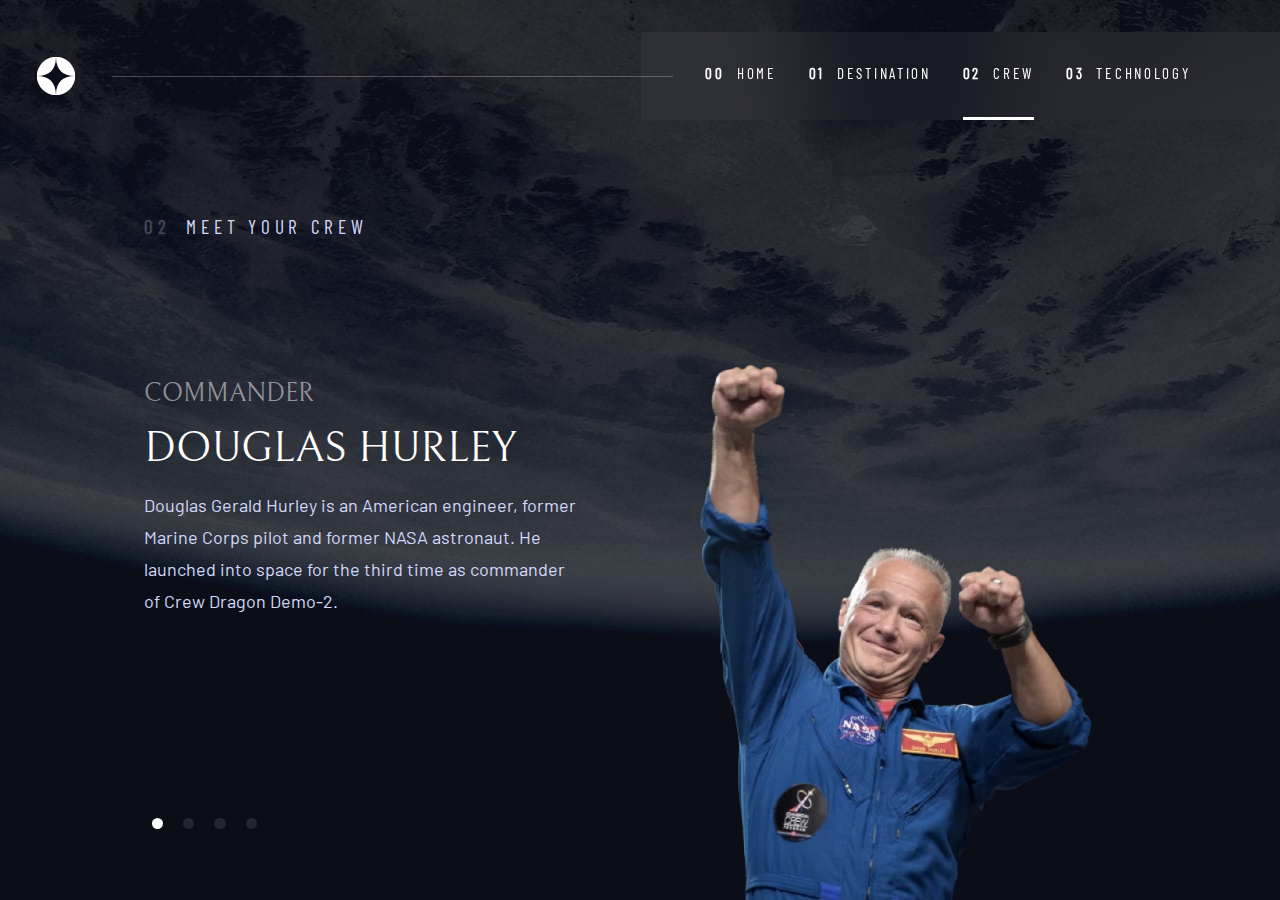
==== Crew/crew.html @ 2fd88e59 "fix: Preload images for better animations" ====
<!DOCTYPE html>
<html lang="en">
<head>
    <meta charset="UTF-8">
    <meta name="viewport" content="width=device-width, initial-scale=1.0">
    <meta name="darkreader-lock" property="darkreader-lock">
    <link rel="icon" type="image/png" sizes="32x32" href="../favicon-32x32.png">
    <link rel="stylesheet" href="../style.css">
  
</head>
<body class="crew-body">
    <header>
        <img src="../Resources/logo.svg" alt="Navbar Logo" width="48" height="48">
        <button type="button" class="mobile-nav-toggle" aria-controls="navbar" aria-expanded="false" onclick="toggleNav()"><span class="sr-only">Menu</span></button>
        <nav>
          <ul class="navbar NavText" id="navbar" data-visible="false">
            <li aria-selected="false" class="">
              <a class="" href="../index.html"><span aria-hidden="true">00</span>Home</a>
            </li>
            <li aria-selected="false" class="">
              <a class="" href="../Destination/destination.html"><span aria-hidden="true">01</span>Destination</a>
            </li>
            <li aria-selected="true" class="active">
              <a class="" href="crew.html"><span aria-hidden="true">02</span>Crew</a>
            </li>
            <li aria-selected="false" class="">
              <a class="" href="../Technology/technology.html"><span aria-hidden="true">03</span>Technology</a>
            </li>
          </ul>
        </nav>
      </header>
      <main class="grid-standard flow">

        <h1 class="crew-heading Heading5 cap"><span aria-hidden="true">02</span>Meet your crew</h1>
        
        <div class="crew-image">
          <img id="crew-image" srcset="images/image-douglas-hurley.webp" src="images/image-douglas-hurley.png" alt="Douglas Hurley Smiling with fist pumped in the air">
        </div>

        <div class="crew-info" id="crew-info">
          <h2 id="crew-title" class="Heading4">Commander</h2>
          <h3 id="crew-name" class="Heading3">Douglas Hurley</h3>
          <p id="crew-bio" class="BodyText">
            Douglas Gerald Hurley is an American engineer, former Marine Corps pilot
            and former NASA astronaut. He launched into space for the third time as
            commander of Crew Dragon Demo-2.
          </p>

        </div>
        <div class="crew-nav-dots" aria-controls="crew-info">
          <button id="1" type="button" aria-selected="true" onclick="changeCrewMember();"></button>
          <button id="2" type="button" aria-selected="false" onclick="changeCrewMember();"></button>
          <button id="3" type="button" aria-selected="false" onclick="changeCrewMember();"></button>
          <button id="4" type="button" aria-selected="false" onclick="changeCrewMember();"></button>
        </div>
        <div class="sr-only"></div>
      </main>
    <script src="../navbar.js"></script>
    <script src="CrewChange.js"></script>
</body>
</html>
---- style.css ----
/****** Variables and Resets ******/
:root {
    /** Colors **/
    --blackish-blue: 230 35% 7%;
    --light-blue: 231 77% 90%;
    --white: 0 0% 100%;
}

*,
*::before,
*::after {
    box-sizing: border-box;
    margin: 0;
    padding: 0;
}

body {
    min-height: 100svh;
    display: grid;
    grid-template-rows: min-content 1fr;
    background-color: hsl(var(--blackish-blue));
    background-repeat: no-repeat;
    background-size: cover;
    background-position: bottom center;
    color: hsl(var(--white));
    /* 177.778% */
}

img {
    display: block;
    max-inline-size: 100%;
    block-size: auto;
    font-style: italic;
}

/****** Grid Styles ******/

.grid-standard {
    display: grid;
    place-items: center;
    text-align: center;
    padding-inline: 2rem;

    >* {
        max-width: 55ch;
    }

    @media (min-width: 61em) {
        /** Desktop Grid **/
        column-gap: var(--container-gap, 2rem);
        grid-template-columns: minmax(5rem, 1fr) repeat(2, minmax(0, 40rem)) minmax(5rem, 1fr);

        >*:first-child {
            grid-column: 2;
        }

        >*:last-child {
            grid-column: 3;
        }
    }
}

/****** Global Navbar CSS ******/
header {
    /** Contains the entire navbar, logo+white line+nav elements **/
    display: flex;
    justify-content: space-between;
    align-items: center;
    margin-block: 2rem;

    & img {
        scale: 0.8;
        margin: 0 2rem;
    }

    @media (min-width: 48em) {

        /** White line for desktop screens **/
        &::before {
            content: "";
            display: block;
            position: relative;
            border-top: 1px solid hsl(var(--white)/ 0.25);
            height: 1px;
            width: 100%;
            margin-right: -2rem;
            order: 1;
            z-index: 1001;
        }
    }

    @media (min-width: 35em) and (max-width: 48em) {
        /** Tablet margins **/
        margin: 0;
    }
}

nav {
    display: flex;
    justify-content: space-between;
    align-items: center;
    order: 2;

    & .navbar {
        --_top-bottom-padding: 2rem;
        /** variable called for padding and ".active" and hover effects **/
        z-index: 1000;
        display: flex;
        gap: 2rem;
        background-color: hsla(var(--white)/ 0.04);
        -webkit-backdrop-filter: blur(40px);
        backdrop-filter: blur(40px);
        padding-block: var(--_top-bottom-padding);
        padding-inline: clamp(0rem, 5vw, 7rem) clamp(0rem, 7vw, 10rem);

    }

    & li {
        list-style: none;
        text-transform: uppercase;
        height: 100%;
        border-bottom: 3px solid hsl(var(--white)/ 0.0);
        transition: border-bottom 0.2s ease-in-out;

        &[aria-selected="false"]::after {
            content: "";
            width: 100%;
            position: relative;
            transform: translate(0, calc(var(--_top-bottom-padding) + 3px));
            display: block;
            border-bottom: 3px solid transparent;
            transition: border-bottom 0.15s ease-out;
        }

        &[aria-selected="false"]:hover::after {
            border-bottom: 3px solid hsl(var(--white)/ 0.5);
        }

        &.active::after {
            content: "";
            width: 100%;
            position: relative;
            transform: translate(0, calc(var(--_top-bottom-padding) + 3px));
            display: block;
            border-bottom: 3px solid hsl(var(--white));
        }
    }

    & a {
        text-decoration: none;
        color: hsl(var(--white));
    }

    & span {
        font-weight: bold;
        margin-inline-end: 0.75rem;


    }

    @media (max-width: 35em) {

        /** For mobile screen **/
        & .navbar {
            flex-direction: column;
            position: fixed;
            /** calc for adding width to pad for bounce animation **/
            width: calc(100% + 4rem);
            inset: 0 0 0 30%;
            padding: min(30vh, 10rem) 2rem;
            gap: 0 1.5rem;
            transform: translateX(100%);
            /** bounce animation **/
            transition: transform 0.4s cubic-bezier(.86, 1.5, .45, .9);

            &[data-visible="true"] {
                transform: translateX(0);
            }
        }

        & li {
            border: none;
            height: 15%;

            &:hover::after {
                border: none;
            }

            &.active::after {
                border: none;
            }
        }
    }

    @media (min-width: 35em) and (max-width: 48em) {
        /** For tablet screen **/
        margin: 0;

        & span {
            display: none;
        }
    }
}

.mobile-nav-toggle {
    /** Only shows up for mobile **/
    display: none;

    @media (max-width: 35em) {
        display: block;
        z-index: 9999;
        position: absolute;
        background: url(Resources/icon-hamburger.svg) no-repeat center center;
        width: 1.75rem;
        aspect-ratio: 1;
        top: 2rem;
        right: 2rem;
        border: none;
    }

    &[aria-expanded="true"] {
        background: url(Resources/icon-close.svg) no-repeat center center;
    }
}

/****** Home Page CSS ******/
.home-body {
    background-image: url(Resources/homeImages/background-home-desktop.jpg);

    /** Home Desktop Grid Rules **/
    & .grid-standard {
        text-align: center;
        padding-bottom: max(50px, 12vh);
        align-items: end;

        @media (min-width: 61em) {
            &> :first-child {
                justify-self: start;
            }

            &> :last-child {
                justify-self: end;
            }
        }

        @media (min-width: 61em) {
            text-align: left;
        }
    }

    @media (min-width: 35em) and (max-width: 61em) {
        /** For tablet screen **/
        background-image: url(Resources/homeImages/background-home-tablet.jpg);

    }

    @media (max-width: 35em) {
        /** For mobile screen **/
        background-image: url(Resources/homeImages/background-home-mobile.jpg);

    }
}

.home-btn {
    position: relative;
    display: inline-grid;
    place-items: center;
    border-radius: 50%;
    aspect-ratio: 1;
    padding: 0 2em;
    border-radius: 50%;
    text-decoration: none;
    color: hsl(var(--blackish-blue));
    background-color: hsl(var(--white));
    z-index: 1;
    font-family: "Bellefair";
    font-size: clamp(1.25rem, 0.9859rem + 1.1268vw, 2rem);
    font-weight: 400;

    &::after {
        content: "";
        position: absolute;
        inset: 0;
        border-radius: 50%;
        background-color: hsla(var(--white)/ 0.1);
        transition: opacity 0.5s, transform 750ms cubic-bezier(.8, .66, .38, .88);
    }

    &:hover::after,
    &:focus::after {
        opacity: 1;
        transform: scale(1.5);
    }
}

/****** Destination Page CSS ******/

.destination-body {
    background-image: url(Destination/images/background-destination-desktop.jpg);

    /** Destination Desktop Grid Rules **/
    & .grid-standard {
        margin-top: 2rem;
        --flow-space: 2rem;
        
        grid-template-areas: 
            'title'
            'image'
            'tabs'
            'content';


        & img {
            grid-area: image;
            max-width: 60%;

            @media (min-width: 61em) {
                max-width: 100%;
            }        
        }
    }
    @media (min-width: 61em) {
        & .grid-standard {
            margin-top: 0;
            justify-items: start;
            grid-template-areas: 
                '. title title .'
                '. image tabs .'
                '. image content .';
        }
    }

    @media (max-width: 35em) {
        background-image: url(Destination/images/background-destination-mobile.jpg);
    }

    @media (min-width: 35em) and (max-width: 61em) {
        background-image: url(Destination/images/background-destination-tablet.jpg);
    }
}
.destination-heading {
    grid-area: title;
    
    
    & span {
        opacity: 0.25;
        font-weight: 700;
    }


    /* @media (min-width: 35em) {
        justify-self: start;
    } */
}

.destination-tabs {
    grid-area: tabs;
    
    display: flex;
    width: min(85%, 20rem);
    justify-content: space-between;
    margin-bottom: 3rem;


    & button {
        background-color: transparent;
        border: none;
        height: 100%;
        color: inherit;
        text-transform: uppercase;
        --_top-bottom-padding: 0.5rem;
        padding-block: var(--_top-bottom-padding);
        cursor: pointer;
        
        &[aria-selected="false"]::after {
            content: "";
            width: 100%;
            position: relative;
            transform: translate(0, calc(var(--_top-bottom-padding) + 3px));
            display: block;
            border-bottom: 3px solid transparent; 
            transition: border-bottom 0.15s ease-out; 
        }
        
        &[aria-selected="false"]:hover::after {
            border-bottom: 3px solid hsl(var(--white)/ 0.5);
        }

        &[aria-selected="true"]::after {
            content: "";
            width: 100%;
            position: relative;
            transform: translate(0, calc(var(--_top-bottom-padding) + 3px));
            display: block;
            border-bottom: 3px solid hsl(var(--white));
        }
    }
    
}

.destination-content {
    grid-area: content;

    >p {
        min-height: 15ch;
    }

    & .destination-sub-content {
        flex-direction: column;
        gap: 1rem;
        border-top: 1px solid hsla(var(--white)/ 0.1);
        padding-top: 2.5rem;
        margin-block: 2.5rem;

        & h3{
            padding-bottom: 0.5rem;
        }

        @media (min-width: 35em) {
            flex-direction: row;
            justify-content: center;
            gap: 5rem;
        }
    }

    @media (min-width: 61em) {
       text-align: left;

       & .destination-sub-content {
           justify-content: start;
       }
    }

}

/****** Crew Page CSS ******/
.crew-body{
    background-image: url(Crew/images/background-crew-desktop.jpg);
    background-color: var(--blackish-blue);

    & .grid-standard {
        --flow-space: 1rem;
    }

    @media (max-width: 35em) {
        background-image: url(Crew/images/background-crew-mobile.jpg);

        & .grid-standard {
            grid-template-areas: 
                'title'
                'image'
                'nav-dots'
                'content';
        }
    }

    @media (min-width: 35em) and (max-width: 61em) {
        background-image: url(Crew/images/background-crew-tablet.jpg);

        & .grid-standard {
            grid-template-areas: 
                'title'
                'content'
                'nav-dots'
                'image';
        }
    }

    @media (min-width: 61em) {
        & .grid-standard {
            grid-template-areas: 
                '. title image .'
                '. content image .'
                '. nav-dots image .';
        }
    }
}

.crew-heading {
    grid-area: title;
    justify-self: start;

    & span {
        opacity: 0.25;
        font-weight: 700;
        margin-right: 1rem;
    }

    @media (max-width: 35em) {
        justify-self: center;
    }
}

.crew-image {
    align-self: end;
    grid-area: image;
    place-items: center;
    display: inline-flex;
    justify-content: center;
    align-items: end;
    
    
    & img {
        max-width: min(100%, 60vw);
    }
    @media (max-width: 35em) {
        border-bottom: 1px solid hsla(var(--white)/ 0.1);
    }

}

.crew-info {
    grid-area: content;

    >h2 {
        color: hsl(var(--white)/ 0.5);
        margin-bottom: 1rem;
    }

    >h3 {
        margin-bottom: 1rem;
    }

    >p {
        min-height: 18ch;
    }

    @media (max-width: 35em) {
        padding-bottom: 4rem;
    }
    
    @media (min-width: 61em) {
        justify-self: start;
        text-align: start;
    }
}

.crew-nav-dots {
    grid-area: nav-dots;
    margin-top: 0;

    & button {
        background-color: hsl(var(--white)/ 0.1);
        height: 0.7rem;
        aspect-ratio: 1;
        border: none;
        border-radius: 50%;
        margin: 0.5rem;
        cursor: pointer;
        transition: background-color 0.2s;

        &:hover {
            background-color: hsl(var(--white)/ 0.5);
        }

        &[aria-selected="true"] {
            background-color: hsl(var(--white));
        }

    }



    @media (min-width: 61em) {
        justify-self: start;
        text-align: start;
    }
}

/****** Technology Page CSS ******/
.technology-body {
    --content-padding: 2rem;

    background-image: url(Technology/images/background-technology-desktop.jpg);
    background-color: var(--blackish-blue);

    & .grid-standard {
        --flow-space: 1rem;
        padding-inline: 0;
    }

    @media (max-width: 35em) {
        background-image: url(Technology/images/background-technology-mobile.jpg);
    }

    @media (min-width: 35em) and (max-width: 61em) {
        background-image: url(Technology/images/background-technology-tablet.jpg);
    }

    @media (max-width: 35em) {
        background-image: url(Crew/images/background-crew-mobile.jpg);

        & .grid-standard {
            grid-template-areas: 
                'title'
                'image'
                'tech-nav'
                'tech-title'
                'content';
        }
    }

    @media (min-width: 35em) and (max-width: 61em) {
        background-image: url(Crew/images/background-crew-tablet.jpg);

        & .grid-standard {
            grid-template-areas: 
                'title'
                'image'
                'tech-nav'
                'tech-title'
                'content';
        }
    }

    @media (min-width: 61em) {
        & .grid-standard {
            grid-template-areas: 
                '. title . . .'
                '. tech-nav tech-title image image'
                '. tech-nav content image image';
        }
    }
}

.technology-heading {
    padding-inline: var(--content-padding);
    grid-area: title;
    justify-self: start;

    & span {
        opacity: 0.25;
        font-weight: 700;
        margin-right: 1rem;
    }

    @media (max-width: 35em) {
        justify-self: center;
    }
}

.technology-img {
    grid-area: image;
    min-width: 100vw;

    place-items: center;
    display: inline-flex;
    justify-content: center;
    align-items: end;
    
    & img {
        object-fit: fill;   
    }

    @media (min-width: 61em) {
        justify-self: right;
        min-width: min(527px, 35vw);

        & img {
            width: 100%;
        }
    }
}

.tech-nav {
    grid-area: tech-nav;
    display: flex;
    gap: 2rem;


    & button {
        border-radius: 50%;
        aspect-ratio: 1;
        width: 2.5em;
        background-color: transparent;
        border: 1px solid hsl(var(--white)/ 0.25);
        color: hsl(var(--white));
        transition: border-color 175ms ease-in-out, background-color 175ms ease-in-out;
        cursor: pointer;


        &[aria-selected="true"] {
            background-color: hsl(var(--white));
            color: hsl(var(--blackish-blue));
        }

        &[aria-selected="false"]:hover {
            border-color: hsl(var(--white));
        }
    }

    @media (min-width: 61em) {
        flex-direction: column;
        justify-self: start;;
    }
}

.tech-title {
    grid-area: tech-title;

    @media (min-width: 61em) {
        grid-area: tech-title / tech-nav / tech-title / tech-title;
        justify-self: start;
        align-self: end;
        margin: 0 8rem;
        min-width: max-content;
        text-align: start;
    }

    & h2, h3 {
        text-transform: uppercase;
        padding-block: 0.5rem;
    }

    & h2 {
        letter-spacing: 0.15rem;
    }
}

.tech-info {
    min-width: min(50ch, 20vw);
    grid-area: content;

    @media (min-width: 61em) {
        justify-self: start;
        align-self: start;
        text-wrap: balance;
        text-align: left;
        margin: 0 8rem;
        grid-area: content / tech-nav / content / content;
    }

}
/****** Utility Classes ******/
.Heading1 {
    font-family: "Bellefair";
    /* font-size: min(150px, 14vw); */
    font-size: clamp(80px, 13vw + 0.5rem, 150px);
    font-style: normal;
    font-weight: 400;
    line-height: normal;
}

.Heading2 {
    font-family: "Bellefair";
    font-size: clamp(3.5rem, 2.8325rem + 2.8479vw, 6.25rem);
    font-style: normal;
    font-weight: 400;
    line-height: normal;
}

.Heading3 {
    font-family: "Bellefair";
    font-size: clamp(1.5rem, 1.0146rem + 2.0712vw, 3.5rem);
    font-style: normal;
    font-weight: 400;
    line-height: normal;
    text-transform: uppercase;
}

.Heading4 {
    font-family: "Bellefair";
    font-size: clamp(1rem, 0.7573rem + 1.0356vw, 2rem);
    font-style: normal;
    font-weight: 400;
    line-height: normal;
    text-transform: uppercase;
}

.Heading5 {
    color: hsl(var(--light-blue));
    font-family: "Barlow Condensed";
    /* font-size: 28px; */
    font-size: clamp(16px, 1.5vw, 28px);
    font-style: normal;
    font-weight: 400;
    line-height: normal;
    letter-spacing: 4.725px;
}

.Subheading1 {
    font-family: "Bellefair";
    font-size: 28px;
    font-style: normal;
    font-weight: 400;
    line-height: normal;
    text-transform: uppercase;
}

.Subheading2 {
    font-family: "Barlow Condensed";
    font-size: 14px;
    font-style: normal;
    font-weight: 400;
    line-height: normal;
    letter-spacing: 2.362px;
    text-transform: uppercase;
}

.NavText {
    font-family: "Barlow Condensed";
    font-size: clamp(0.875rem, 0.8447rem + 0.1294vw, 1rem);
    font-style: normal;
    font-weight: 400;
    line-height: normal;
    letter-spacing: 2.7px;
}

.BodyText {
    font-family: "Barlow";
    /* font-size: 18px; */
    font-size: clamp(15px, 1.5vw, 18px);
    font-style: normal;
    font-weight: 400;
    line-height: 32px;
    color: hsl(var(--light-blue));

    @media (max-width: 35em) {
        line-height: 25px;
    }
}

.color-blue {
    color: hsl(var(--light-blue));
}

.color-white {
    color: hsl(var(--white));
}

.color-black {
    color: hsl(var(--blackish-blue));
}

.sr-only {
    position: absolute;
    width: 1px;
    height: 1px;
    padding: 0;
    margin: -1px;
    overflow: hidden;
    clip: rect(0, 0, 0, 0);
    border: 0;
}

.cap {
    text-transform: uppercase;
}

.flex {
    display: flex;
}

.flow > *:where(:not(:first-child)) {
    margin-top: var(--flow-space, 1rem);
}

@font-face {
    font-family: "Bellefair";
    src: url(Resources/Bellefair-Regular.ttf);
}

@font-face {
    font-family: "Barlow";
    src: url(Resources/Barlow-Regular.ttf);
}

@font-face {
    font-family: "Barlow Condensed";
    src: url(Resources/BarlowCondensed-Regular.ttf);
}

@media (prefers-reduced-motion: reduce) {

    *,
    *::before,
    *::after {
        animation-duration: 0.01ms !important;
        animation-iteration-count: 1 !important;
        transition-duration: 0.01ms !important;
        scroll-behavior: auto !important;
    }
}

/****** Animations ******/

.fade-out {
    animation: fadeOut 0.2s ease-out;
}

.pop-in {
    animation: popIn 0.2s ease-in forwards;
}

@keyframes popIn {
    0% {
        opacity: 0;
        transform: translateX(-2rem);
    }

    50% {
        opacity: 1;
    }

    100% {
        transform: translateX(0);
    }
}

@keyframes fadeOut {
    0% {
        opacity: 1;
    }

    100% {
        opacity: 0;
    }
}
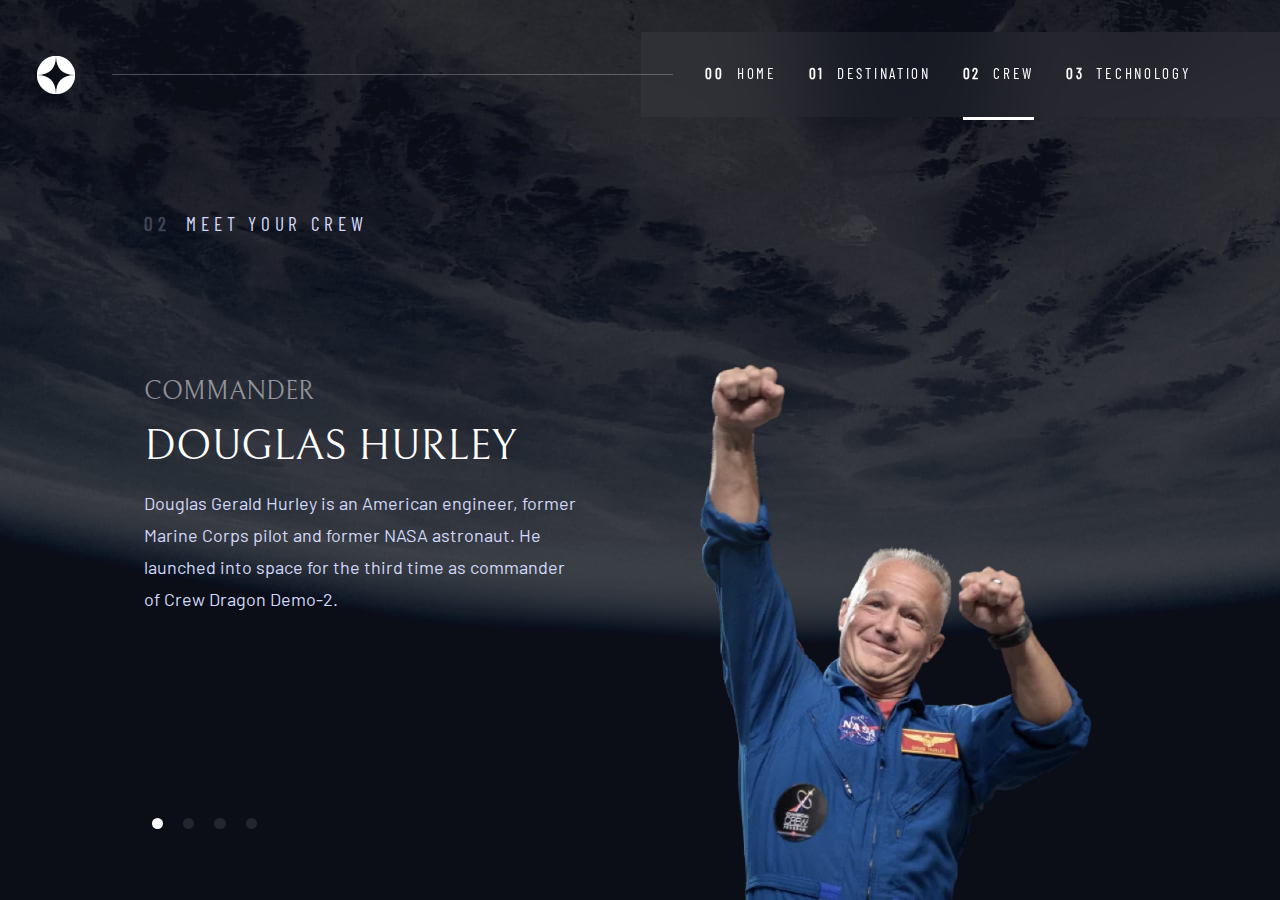
==== commit 6bc183ce: "chore: added meta tags" ====
--- a/Crew/crew.html
+++ b/Crew/crew.html
@@ -6,6 +6,13 @@
     <meta name="darkreader-lock" property="darkreader-lock">
     <link rel="icon" type="image/png" sizes="32x32" href="../favicon-32x32.png">
     <link rel="stylesheet" href="../style.css">
+    <meta name="description" content="Learn about space! A challenge from Frontend Mentor, coded by Clonephaze.">
+    <meta name="author" content="@Clonephaze">
+    <meta name="keywords" content="Frontend Mentor, HTML, CSS, JavaScript, challenge, space, tourism, website">
+    <meta property="og:title" content="So, you want to travel to Space">
+    <meta property="og:image" content="https://github.com/Clonephaze/space-tourism-website-main/raw/main/SpaceChallengeComplete.webp">
+    <meta property="og:description" content="Learn about space! A challenge from Frontend Mentor, coded by Clonephaze.">
+    <meta property="og:url" content="https://clonephaze.github.io/space-tourism-website-main/Crew/crew.html">
   
 </head>
 <body class="crew-body">
@@ -33,11 +40,11 @@
 
         <h1 class="crew-heading Heading5 cap"><span aria-hidden="true">02</span>Meet your crew</h1>
         
-        <div class="crew-image">
+        <div class="crew-image slide-in-bottom">
           <img id="crew-image" srcset="images/image-douglas-hurley.webp" src="images/image-douglas-hurley.png" alt="Douglas Hurley Smiling with fist pumped in the air">
         </div>
 
-        <div class="crew-info" id="crew-info">
+        <div class="crew-info slide-in-bottom" id="crew-info">
           <h2 id="crew-title" class="Heading4">Commander</h2>
           <h3 id="crew-name" class="Heading3">Douglas Hurley</h3>
           <p id="crew-bio" class="BodyText">
@@ -47,11 +54,11 @@
           </p>
 
         </div>
-        <div class="crew-nav-dots" aria-controls="crew-info">
-          <button id="1" type="button" aria-selected="true" onclick="changeCrewMember();"></button>
-          <button id="2" type="button" aria-selected="false" onclick="changeCrewMember();"></button>
-          <button id="3" type="button" aria-selected="false" onclick="changeCrewMember();"></button>
-          <button id="4" type="button" aria-selected="false" onclick="changeCrewMember();"></button>
+        <div class="crew-nav-dots slide-in-bottom" aria-controls="crew-info">
+          <button id="1" type="button" aria-selected="true" role="menuitem" onclick="changeCrewMember();"></button>
+          <button id="2" type="button" aria-selected="false" role="menuitem" onclick="changeCrewMember();"></button>
+          <button id="3" type="button" aria-selected="false" role="menuitem" onclick="changeCrewMember();"></button>
+          <button id="4" type="button" aria-selected="false" role="menuitem" onclick="changeCrewMember();"></button>
         </div>
         <div class="sr-only"></div>
       </main>
--- a/style.css
+++ b/style.css
@@ -15,6 +15,7 @@
 }
 
 body {
+    overflow-x: hidden;
     min-height: 100svh;
     display: grid;
     grid-template-rows: min-content 1fr;
@@ -119,7 +120,6 @@
         list-style: none;
         text-transform: uppercase;
         height: 100%;
-        border-bottom: 3px solid hsl(var(--white)/ 0.0);
         transition: border-bottom 0.2s ease-in-out;
 
         &[aria-selected="false"]::after {
@@ -248,6 +248,13 @@
         }
     }
 
+    & header {
+        &::before{
+            animation: slide-in-left 0.9s cubic-bezier(0.230, 1.000, 0.320, 1.000) both;
+        }
+    }
+        
+
     @media (min-width: 35em) and (max-width: 61em) {
         /** For tablet screen **/
         background-image: url(Resources/homeImages/background-home-tablet.jpg);
@@ -258,6 +265,12 @@
         /** For mobile screen **/
         background-image: url(Resources/homeImages/background-home-mobile.jpg);
 
+    }
+
+    @media (min-width: 35em) {
+        & .navbar {
+            animation: slide-in-right 0.9s cubic-bezier(0.230, 1.000, 0.320, 1.000) both;
+        }
     }
 }
 
@@ -302,8 +315,8 @@
     & .grid-standard {
         margin-top: 2rem;
         --flow-space: 2rem;
-        
-        grid-template-areas: 
+
+        grid-template-areas:
             'title'
             'image'
             'tabs'
@@ -316,14 +329,15 @@
 
             @media (min-width: 61em) {
                 max-width: 100%;
-            }        
-        }
-    }
+            }
+        }
+    }
+
     @media (min-width: 61em) {
         & .grid-standard {
             margin-top: 0;
             justify-items: start;
-            grid-template-areas: 
+            grid-template-areas:
                 '. title title .'
                 '. image tabs .'
                 '. image content .';
@@ -338,10 +352,11 @@
         background-image: url(Destination/images/background-destination-tablet.jpg);
     }
 }
+
 .destination-heading {
     grid-area: title;
-    
-    
+
+
     & span {
         opacity: 0.25;
         font-weight: 700;
@@ -355,7 +370,7 @@
 
 .destination-tabs {
     grid-area: tabs;
-    
+
     display: flex;
     width: min(85%, 20rem);
     justify-content: space-between;
@@ -371,17 +386,22 @@
         --_top-bottom-padding: 0.5rem;
         padding-block: var(--_top-bottom-padding);
         cursor: pointer;
-        
+
+        &[disabled="true"][aria-selected="false"] {
+            cursor: progress;
+            opacity: 0.6;
+        }
+
         &[aria-selected="false"]::after {
             content: "";
             width: 100%;
             position: relative;
             transform: translate(0, calc(var(--_top-bottom-padding) + 3px));
             display: block;
-            border-bottom: 3px solid transparent; 
-            transition: border-bottom 0.15s ease-out; 
-        }
-        
+            border-bottom: 3px solid transparent;
+            transition: border-bottom 0.15s ease-out;
+        }
+
         &[aria-selected="false"]:hover::after {
             border-bottom: 3px solid hsl(var(--white)/ 0.5);
         }
@@ -395,7 +415,7 @@
             border-bottom: 3px solid hsl(var(--white));
         }
     }
-    
+
 }
 
 .destination-content {
@@ -412,7 +432,7 @@
         padding-top: 2.5rem;
         margin-block: 2.5rem;
 
-        & h3{
+        & h3 {
             padding-bottom: 0.5rem;
         }
 
@@ -424,17 +444,17 @@
     }
 
     @media (min-width: 61em) {
-       text-align: left;
-
-       & .destination-sub-content {
-           justify-content: start;
-       }
+        text-align: left;
+
+        & .destination-sub-content {
+            justify-content: start;
+        }
     }
 
 }
 
 /****** Crew Page CSS ******/
-.crew-body{
+.crew-body {
     background-image: url(Crew/images/background-crew-desktop.jpg);
     background-color: var(--blackish-blue);
 
@@ -446,7 +466,7 @@
         background-image: url(Crew/images/background-crew-mobile.jpg);
 
         & .grid-standard {
-            grid-template-areas: 
+            grid-template-areas:
                 'title'
                 'image'
                 'nav-dots'
@@ -458,7 +478,7 @@
         background-image: url(Crew/images/background-crew-tablet.jpg);
 
         & .grid-standard {
-            grid-template-areas: 
+            grid-template-areas:
                 'title'
                 'content'
                 'nav-dots'
@@ -467,8 +487,10 @@
     }
 
     @media (min-width: 61em) {
+
+        overflow-y: hidden;
         & .grid-standard {
-            grid-template-areas: 
+            grid-template-areas:
                 '. title image .'
                 '. content image .'
                 '. nav-dots image .';
@@ -498,11 +520,12 @@
     display: inline-flex;
     justify-content: center;
     align-items: end;
-    
-    
+
+
     & img {
         max-width: min(100%, 60vw);
     }
+
     @media (max-width: 35em) {
         border-bottom: 1px solid hsla(var(--white)/ 0.1);
     }
@@ -528,7 +551,7 @@
     @media (max-width: 35em) {
         padding-bottom: 4rem;
     }
-    
+
     @media (min-width: 61em) {
         justify-self: start;
         text-align: start;
@@ -557,6 +580,25 @@
             background-color: hsl(var(--white));
         }
 
+        &:nth-child(1) {
+            animation: bounce-in-fwd 1.1s both;
+        }
+
+        &:nth-child(2) {
+            animation: bounce-in-fwd 1.1s both;
+            animation-delay: 150ms;
+        }
+        
+        &:nth-child(3) {
+            animation: bounce-in-fwd 1.1s both;
+            animation-delay: 300ms;
+        }
+
+        &:nth-child(4) {
+            animation: bounce-in-fwd 1.1s both;
+            animation-delay: 450ms;
+        }
+
     }
 
 
@@ -591,7 +633,7 @@
         background-image: url(Crew/images/background-crew-mobile.jpg);
 
         & .grid-standard {
-            grid-template-areas: 
+            grid-template-areas:
                 'title'
                 'image'
                 'tech-nav'
@@ -604,7 +646,7 @@
         background-image: url(Crew/images/background-crew-tablet.jpg);
 
         & .grid-standard {
-            grid-template-areas: 
+            grid-template-areas:
                 'title'
                 'image'
                 'tech-nav'
@@ -615,7 +657,7 @@
 
     @media (min-width: 61em) {
         & .grid-standard {
-            grid-template-areas: 
+            grid-template-areas:
                 '. title . . .'
                 '. tech-nav tech-title image image'
                 '. tech-nav content image image';
@@ -647,9 +689,9 @@
     display: inline-flex;
     justify-content: center;
     align-items: end;
-    
+
     & img {
-        object-fit: fill;   
+        object-fit: fill;
     }
 
     @media (min-width: 61em) {
@@ -687,11 +729,25 @@
         &[aria-selected="false"]:hover {
             border-color: hsl(var(--white));
         }
+
+        &:nth-child(1) {
+            animation: bounce-in-fwd 1.1s both;
+        }
+
+        &:nth-child(2) {
+            animation: bounce-in-fwd 1.1s both;
+            animation-delay: 150ms;
+        }
+        
+        &:nth-child(3) {
+            animation: bounce-in-fwd 1.1s both;
+            animation-delay: 300ms;
+        }
     }
 
     @media (min-width: 61em) {
         flex-direction: column;
-        justify-self: start;;
+        justify-self: start;
     }
 }
 
@@ -707,7 +763,8 @@
         text-align: start;
     }
 
-    & h2, h3 {
+    & h2,
+    h3 {
         text-transform: uppercase;
         padding-block: 0.5rem;
     }
@@ -720,6 +777,7 @@
 .tech-info {
     min-width: min(50ch, 20vw);
     grid-area: content;
+    max-width: 90vw;
 
     @media (min-width: 61em) {
         justify-self: start;
@@ -728,9 +786,12 @@
         text-align: left;
         margin: 0 8rem;
         grid-area: content / tech-nav / content / content;
-    }
-
-}
+
+        max-width: 80ch;
+    }
+
+}
+
 /****** Utility Classes ******/
 .Heading1 {
     font-family: "Bellefair";
@@ -851,7 +912,7 @@
     display: flex;
 }
 
-.flow > *:where(:not(:first-child)) {
+.flow>*:where(:not(:first-child)) {
     margin-top: var(--flow-space, 1rem);
 }
 
@@ -889,7 +950,31 @@
 }
 
 .pop-in {
-    animation: popIn 0.2s ease-in forwards;
+    animation: popIn 0.3s cubic-bezier(.86,.88,.39,.93) forwards;
+}
+
+.slide-in-left {
+    animation: slide-in-left 0.9s cubic-bezier(0.230, 1.000, 0.320, 1.000) both;
+}
+
+.roll-in-left {
+    animation: roll-in-left 1.2s cubic-bezier(.6,1.25,.6,1.05) alternate;
+}
+
+.slide-in-right {
+    animation: slide-in-right 900ms cubic-bezier(0.230, 1.000, 0.320, 1.000) both;
+}
+
+.slide-in-bottom {
+    animation: slide-in-bottom 0.5s cubic-bezier(0.250, 0.460, 0.450, 0.940) both;
+}
+
+.slide-in-elliptic-left-fwd {
+    animation: slide-in-elliptic-left-fwd 1s cubic-bezier(0.250, 0.460, 0.450, 0.940) forwards;
+}
+
+.bounce-in-fwd {
+    animation: bounce-in-fwd 1.1s both;
 }
 
 @keyframes popIn {
@@ -915,4 +1000,118 @@
     100% {
         opacity: 0;
     }
+}
+
+@keyframes slide-in-left {
+    0% {
+        transform: translateX(-1000px) scaleX(2.5) scaleY(0.2);
+        transform-origin: 100% 50%;
+        filter: blur(40px);
+        opacity: 0;
+    }
+
+    100% {
+        transform: translateX(0) scaleY(1) scaleX(1);
+        transform-origin: 50% 50%;
+        filter: blur(0);
+        opacity: 1;
+    }
+}
+
+@keyframes slide-in-right {
+    0% {
+        transform: translateX(1000px) scaleX(2.5) scaleY(0.2);
+        transform-origin: 0% 50%;
+        filter: blur(40px);
+        opacity: 0;
+    }
+
+    100% {
+        transform: translateX(0) scaleY(1) scaleX(1);
+        transform-origin: 50% 50%;
+        filter: blur(0);
+        opacity: 1;
+    }
+}
+
+@keyframes roll-in-left {
+    0% {
+        transform: translateX(-800px) rotate(-290deg);
+        opacity: 0;
+    }
+
+    100% {
+        transform: translateX(0) rotate(0deg);
+        opacity: 1;
+    }
+}
+
+@keyframes slide-in-bottom {
+    0% {
+        transform: translateY(1000px);
+        opacity: 0;
+    }
+
+    100% {
+        transform: translateY(0);
+        opacity: 1;
+    }
+}
+
+@keyframes slide-in-elliptic-left-fwd {
+    0% {
+        transform: translateX(-800px) rotateY(30deg) scale(0);
+        transform-origin: -100% 50%;
+        opacity: 0;
+    }
+
+    100% {
+        transform: translateX(0) rotateY(0) scale(1);
+        transform-origin: 1800px 50%;
+        opacity: 1;
+    }
+}
+
+@keyframes bounce-in-fwd {
+    0% {
+        transform: scale(0);
+        animation-timing-function: ease-in;
+        opacity: 0;
+    }
+
+    38% {
+        transform: scale(1);
+        animation-timing-function: ease-out;
+        opacity: 1;
+    }
+
+    55% {
+        transform: scale(0.7);
+        animation-timing-function: ease-in;
+    }
+
+    72% {
+        transform: scale(1);
+        animation-timing-function: ease-out;
+    }
+
+    81% {
+        transform: scale(0.84);
+        animation-timing-function: ease-in;
+    }
+
+    89% {
+        transform: scale(1);
+        animation-timing-function: ease-out;
+    }
+
+    95% {
+        transform: scale(0.95);
+        animation-timing-function: ease-in;
+    }
+
+    100% {
+        transform: scale(1);
+        animation-timing-function: ease-out;
+    }
 }